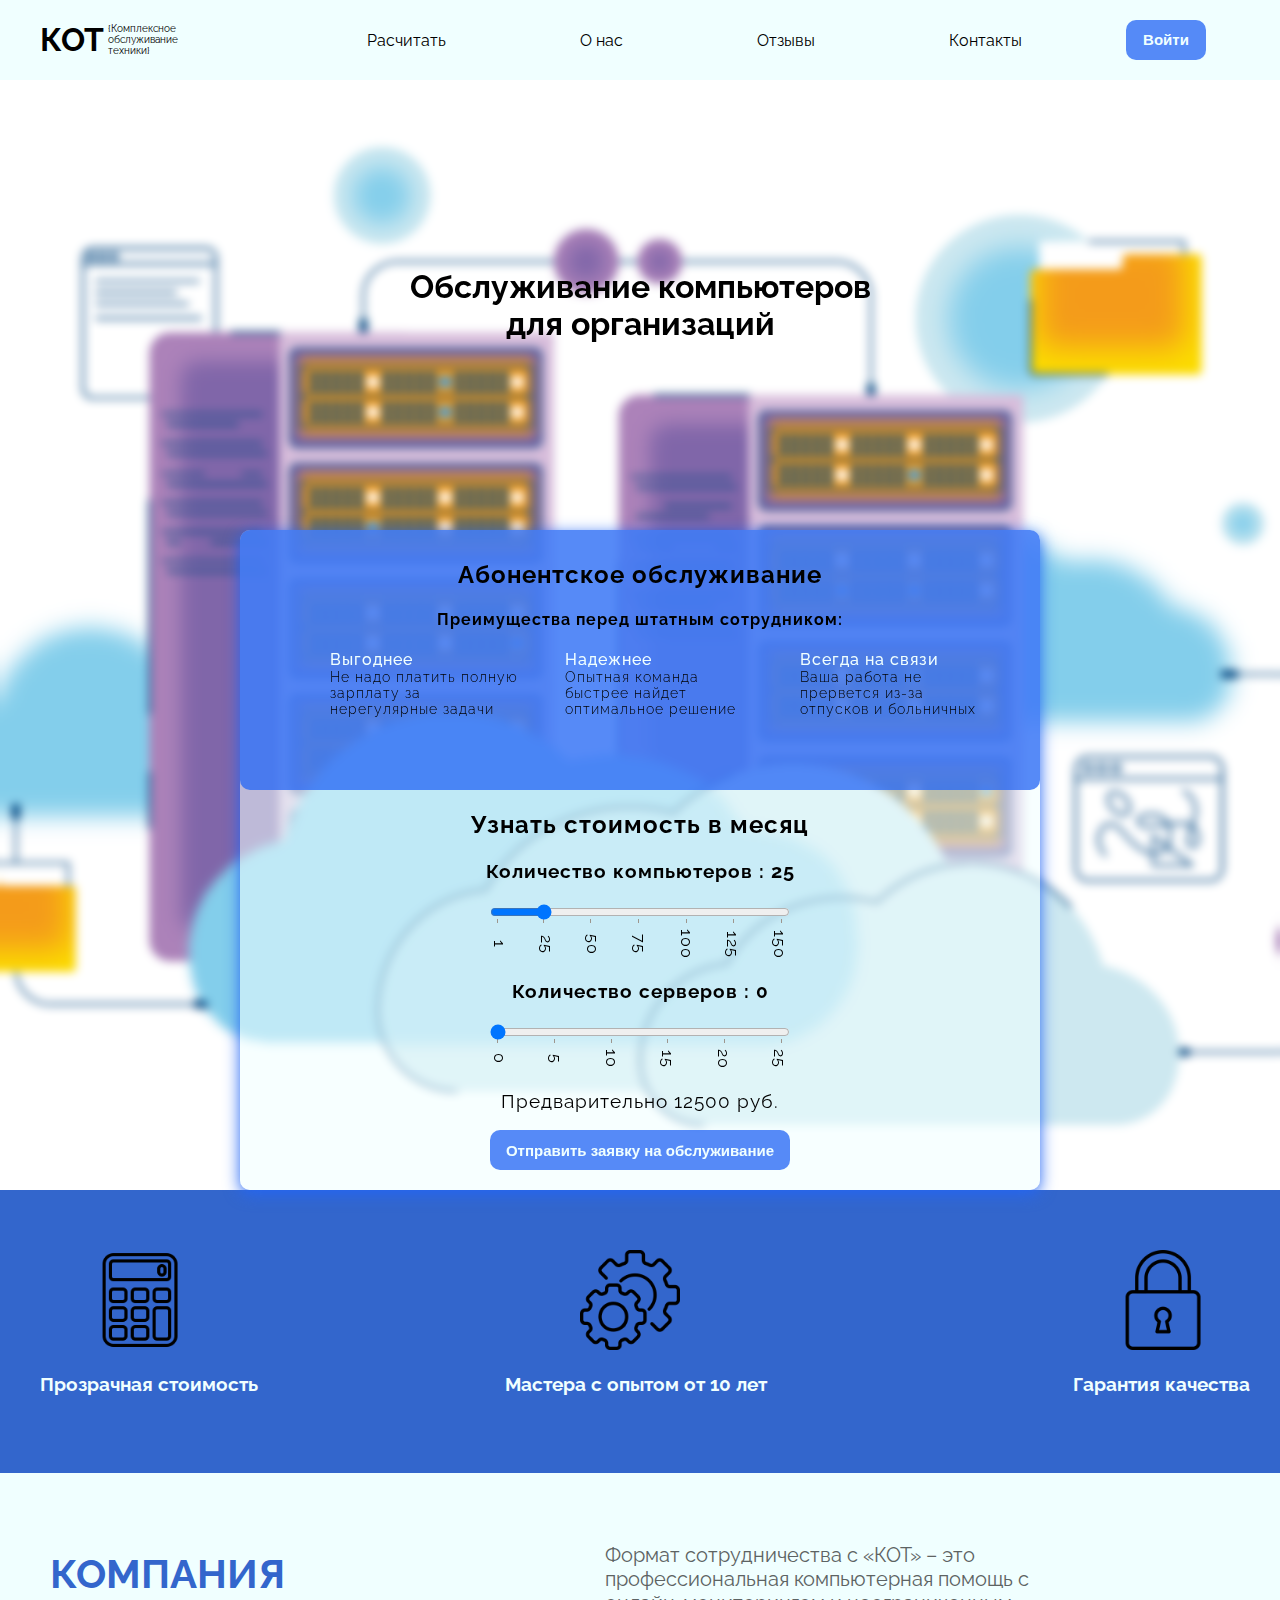
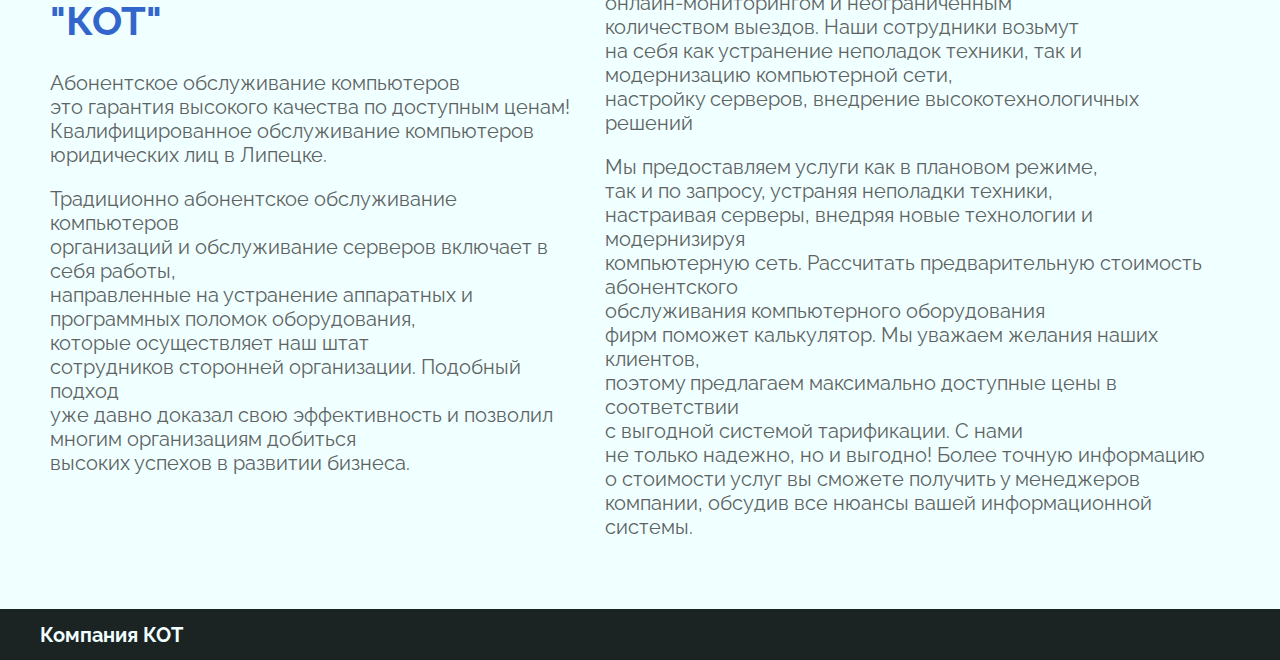
==== index.html @ a72d56fb "first commit" ====
<!DOCTYPE html>
<html lang="en">

<head>
    <meta charset="UTF-8">
    <meta http-equiv="X-UA-Compatible" content="IE=edge">
    <meta name="viewport" content="width=device-width, initial-scale=1.0">
    <title>KOT</title>
    <link rel="preconnect" href="https://fonts.googleapis.com">
<link rel="preconnect" href="https://fonts.gstatic.com" crossorigin>
<link href="https://fonts.googleapis.com/css2?family=Raleway:wght@800&display=swap" rel="stylesheet">

    <link rel="stylesheet" href="/style.css">
    <link rel="stylesheet" href="/adaptive.css">
    <script src="https://api-maps.yandex.ru/2.1/?lang=ru_RU"></script>
</head>

<body>
    <header class="header">
        <div class="header__logo">
            <h1>КОТ</h1>
        </div>
        <div class="header__logor">
            <p>{Комплексное<br>обслуживание<br>техники}</p>
        </div>
        <div  class="header__menu">
            <ul>
                <li><a>Расчитать</a></li>
                <li><a>О нас</a></li>
                <li><a>Отзывы</a></li>
                <li><a>Контакты</a></li>
            </ul>
        </div>
        <button class="btn__login">Войти</button>
        <img class="hamburger" src="/Logos/Hamburger Menu.svg" alt="">
    </header>

    <main>
        <div class="overlay"></div>
        <div class="conteiner">

            <div class="main__text">
                <h1>Обcлуживание компьютеров <br>
                      для организаций</h1>
            </div>
                    <form class="form__calc">
                        <div class="info_form">
                            <h2>Абонентское обслуживание</h2>
                            <h4>Преимущества перед штатным сотрудником:</h4>
                            <ul class="bonus__list">
                                <li class="bonus__item">
                                    Выгоднее
                                    <span>Не надо платить полную зарплату за нерегулярные задачи</span>
                                </li>
                                <li class="bonus__item">
                                    Надежнее
                                    <span>Опытная команда быстрее найдет оптимальное решение</span>
                                </li>
                                <li class="bonus__item">
                                    Всегда на связи
                                    <span>Ваша работа не прервется из-за  отпусков и больничных</span>
                                </li>
                            </ul>
                        </div>
                        <div class="card bg-light mb-3" style="max-width: 50rem;">
                          <div class="card-header" ><h2>Узнать стоимость в месяц</h2></div>
                          <div class="card-body">
                            <h3 class="card-title">Количество компьютеров : <span class="pc__output" id="pc_outcount">25</span> </h3> 
                            <input type="range" id="countpc" class="count pccount" type="number" name="PC" min="1" max="150" value="25" step="1" list="markers_pc">
                    
                            <datalist id="markers_pc">
                                <option value="1">1</option>
                                <option value="25">25</option>
                                <option value="50">50</option>
                                <option value="75">75</option>
                                <option value="100">100</option>
                                <option value="125">125</option>
                                <option value="150">150</option>
                              </datalist>
                              
                              <h3 class="card-title">Количество серверов : <span class="ser__output" id="ser_outcount">0</span> </h3> 
                            <input type="range" id="countser" class="count sercount" type="number" name="SER" min="0" max="25" value="0" step="1" list="markers_ser">
                    
                            <datalist id="markers_ser">
                                <option value="0">0</option>
                                <option value="5">5</option>
                                <option value="10">10</option>
                                <option value="15">15</option>
                                <option value="20">20</option>
                                <option value="25">25</option>
                              </datalist>
                             
                              <div class="out">
                                <p class="par"></p>
                              </div>
                            <div class="cardtext">
                              <p class="card-text">Предварительно  <span class="price" id="price_outcount">12500</span>  руб.</p>
                            </div>
                            
                          </div>
                          <button type="button" data-modal class="btn" >Отправить заявку на обслуживание</button>
                        </div>
                      </form>
        </div>
    </main>

<div class="mainlogo__container">
    <div class="main__logo">
        <div class="card">  
            <img src="/img/calculator (1).png" alt=""> 
            <h3>Прозрачная стоимость</h3>
        </div>
        <div class="card">  
            <img src="/img/settings.png" alt=""> 
            <h3 class="text__master">Мастера с опытом от 10 лет</h3>
            </div>
        <div class="card">   
             <img src="/img/unlock.png" alt="">
             <h3 class="text__garant">Гарантия качества</h3>
            </div>
        
     
    
    </div>
</div>

    
    <div class="discription">
        <div class="discription_main">
            <div class="sicription__info">
                <div class="discription_text">
                    <h1> КОМПАНИЯ <br>
                        "КОТ"</h1>
                    <p>Абонентское обслуживание компьютеров<br> это гарантия высокого качества по доступным ценам! <br> 
                       Квалифицированное обслуживание компьютеров <br>юридических лиц в Липецке.
                    </p>
                    <p>
                        Традиционно абонентское обслуживание компьютеров <br>организаций и обслуживание серверов
                         включает в себя работы, <br>направленные на устранение аппаратных и<br>
                         программных поломок оборудования,<br> которые осуществляет наш штат<br> сотрудников
                         сторонней организации. Подобный подход <br>уже давно доказал свою эффективность и 
                         позволил <br>многим организациям добиться <br>высоких успехов в развитии бизнеса.
            

                    </p>
                </div>
            </div>
            <div class="sicription__info">
                <div class="discription_text">
                    <p>Формат сотрудничества с «КОТ» – это <br> профессиональная компьютерная помощь с <br>онлайн-мониторингом и 
                        неограниченным <br>количеством выездов. Наши сотрудники возьмут <br> на себя как устранение неполадок техники,
                         так и <br> модернизацию компьютерной сети, <br>настройку серверов, внедрение высокотехнологичных решений
                    </p>
                    
                    <p>Мы предоставляем услуги как в плановом режиме, <br>так и по запросу, 
                        устраняя неполадки техники, <br>настраивая серверы, внедряя новые 
                        технологии и модернизируя<br> компьютерную сеть. Рассчитать предварительную
                         стоимость абонентского <br>обслуживания компьютерного оборудования <br>фирм поможет
                          калькулятор. Мы уважаем желания наших клиентов,<br> поэтому предлагаем максимально 
                          доступные цены в соответствии <br>с выгодной системой тарификации. С нами<br> не только надежно, 
                          но и выгодно! Более точную информацию<br> о стоимости услуг вы сможете получить у менеджеров
                          <br> компании, обсудив все нюансы вашей информационной системы.
                    </p>
                </div>
            </div>
        </div>
    </div>
    
    <div class="conect__background">

        <div class="conect">

            <div class="conect__logo">
                <h1>Компания КОТ</h1>
            </div>

            <div class="conect__media">
                <img src="/Logos/Social Icons/Twitter.svg" alt="">
                <img src="/Logos/Social Icons/LinkedIn.svg" alt="">
                <img src="/Logos/Social Icons/Github.svg" alt="">
            </div>


        </div>
    </div>
    <div class="modal hide">
        <div class="modal_dialog">
            <div class="modal_content">
                <form  class="form_modal" id="tg">
                    <div data-close class="modal_close">&times;</div>
                    <div class="modal_title">Мы свяжемся в вами как можно скорее!</div>
                    <input  placeholder="Ваше имя" type="text" name="name" class="modal_name">
                    <input placeholder="Ваш номер телефона" type="text" name="phone" class="modal_phone">
                    <input placeholder="Ваш телеграм" type="text" name="Telegram" class="modal_tg">
                    <button type="submit" class="requst__button">Связаться со мной</button>
                </form>
            </div>
        </div>

    </div>
</body>
<script src="https://cdn.jsdelivr.net/npm/axios/dist/axios.min.js"></script>
<script src="/modalrequest.js"></script>
<script src="/script.js"></script>
</html>
---- style.css ----
body {
    background: azure;
    margin: 0px;
    padding: 0px;
    font-family: 'Raleway', sans-serif;
}

:root {
    --main-width: 1200px;
  }

  img {
    max-width: 100%;
    height: auto;
}
.header {
    max-width: var(--main-width);
    margin: 0 auto;
    display: relative;
    justify-content: space-between;
    align-items: center;
}
.header__menu,.header__logo,.header__logor{
    display: inline-block;
    vertical-align: middle;

}
.header__menu li{
    display: inline-block;
    vertical-align: middle;
    margin-left: 130px;
}
.header__logor p{
    vertical-align: middle;
    font-size: 10px;
    margin-right: 15px;
}
.header__logo h1{
    vertical-align: middle;
}
.hamburger{
 display: none;
}
.btn__login{
    margin-left: 100px;
    height: 40px;
    width: 80px;
    vertical-align: middle;
    font-weight:bold;
    font-size: 15px;
    color: azure;
    background:#2466f4c3;
    border:#2466f4;
    border-radius: 10px;
}
.btn__login:hover{
    color: rgb(64, 86, 86);
    background:#2466f4c3;
    border:#2466f4;
}

i {
    border: solid #3366CC;
    border-width: 0 15px 15px 0;
    display: inline-block;
    padding: 15px;
}


.main__container{
    background: url(/img/backserver.png);
}
.sliderWrapper {
    width: 800px;
    height: 312px;
    margin: 0px auto;
    justify-self: center;
    margin-top: 50px;
    margin-left: 200px;
    overflow: hidden;
}

.sliderInner {
    display: flex;
    transition: 0.5s all;
}
.mainlogo__container{
    background:#3366CC;
}
.text__master{
    position: relative;
    right: 25px;
}
.text__garant{
    position: relative;
    left: 10px;
}













.main__logo img {
    width: 100px;
    margin-left: 50px;
}





.main__logo {
    max-width: var(--main-width);
    margin: 0 auto;
    display: flex;
    justify-content: space-between;
    align-items: center;
    padding: 60px 0px 60px 0px;
}
.main__logo h3{
    color:azure;
}

.main__projtext a {
    text-decoration: none;
    color: azure;
    font-size: 20px;
}

.main__projtext p {
    color: rgb(93, 99, 99);
    font-size: 20px;
}

.main__project {
    display: flex;
    justify-content: space-between;
    align-items: center;
}

.discription {
    background: azure;
}

.sicription__info {
    padding: 50px 10px 50px 10px;
}

.discription_main {
    max-width: var(--main-width);
    margin: 0 auto;
    display: flex;
    justify-content: space-between;
}

.discription_text h1 {
    color:#3366CC;
    font-size: 40px;
}

.discription_text p {
    color: rgb(93, 99, 99);
    font-size: 20px;
}

.intrested__discription {
    background: rgb(9, 9, 9);
    max-width: var(--main-width);
    margin: 0 auto;
    display: flex;
    justify-content: space-between;
    padding: 50px 0px 50px 0px;
}

.intrested__text h1 {
    margin-bottom: 40px;
    font-size: 50px;
    color: azure;
}

.intrested__text p {
    color: rgb(93, 99, 99);
    font-size: 20px;
    margin-bottom: 40px;
}

.conect__background {
    background: rgb(28, 35, 35);
}

.conect {
    max-width: var(--main-width);
    margin: 0 auto;
    display: flex;
    justify-content: space-between;
    align-items: center;
}

.conect__logo h1 {
    font-size: 20px;
    color: azure;
}

.conect__media img {
    padding: 5px
}


main{
    min-height: 100vh;
    background: url(/img/backserver.png);
    background-size:cover;
    background-position: center;
    
}


.conteiner{
    align-items: center;
    justify-content: center;
    text-align: center;
    margin: 0 auto;
    backdrop-filter: blur(5px);
}

.main__text{
    display: flex;
    width: 100vh;
    height: 50vh;
    align-items: center;
    justify-content: center;
    text-align: center;
    margin: 0 auto;
    
}
.info_form{
    width: 800px;
    height: 250px;
    background:#2466f4c3;
    letter-spacing: 1px;
    border-radius: 10px;
    padding-top: 10px;
}

element.style {
}
.bonus__item {
    display: inline-block;
    vertical-align: top;
    position: relative;
    font-size: 16px;
    font-weight: 500;
    width: 25%;
    color: azure;
    text-align: left;
    margin: 0px 20px 0px 20px;
}
.bonus__item > span {
    font-weight: 300;
    color:black;
    font-size: 14px;
    display: block;
}
.form__calc{
    width: 800px;
    height: 660px;
    border-radius: 10px;
    background:rgba(240, 255, 255, 0.548);
    box-shadow: 0 4px 16px #2466f4;
    letter-spacing: 1px;
    align-items: center;
    justify-content: center;
    text-align: center;
    margin: 0 auto;
    
}

.pc__output {
    position: relative;
    display: inline-block;
    font-size: 20px;
}

datalist {
    display: flex;
    flex-direction: column;
    justify-content: space-between;
    writing-mode: vertical-lr;
    width: 300px;
    text-align: center;
    margin: 0 auto;
  }
  

input[type="range"] {
    width: 300px;
    margin: 0;
  }
.card-text{
    font-size: 1.17em;
}

.btn{
    height: 40px;
    width: 300px;
    font-weight:bold;
    font-size: 15px;
    color: azure;
    background:#2466f4c3;
    border:#2466f4;
    border-radius: 10px;

}
.btn:hover{
  
    background:#2466f4;
    box-shadow: 0 4px 16px #2466f4;
}

.modal_dialog{
    display: block;
    width: 100%;
    height: 100%;
    position: fixed;
    left: 0; top: 0; right: 0; bottom: 0;
    justify-content: center;
    align-items: center;
    background: #ebebeb9f;
}
.modal_content{
    width: 500px;
    height: 275px;
    border-radius: 10px;
    background:rgb(240, 255, 255);
    box-shadow: 0 4px 16px #2466f4;
    letter-spacing: 1px;  
    align-items: center;
    justify-content: center;
    text-align: center;
    margin: 0 auto;
}

.modal_name,.modal_phone,.modal_tg{
    display: block;
    width: 300px;
    height: 25px;
    margin: 0 auto;
    margin-top: 15px;
    margin-bottom: 15px;
    border-color: #2466f4;
    border-radius: 10px;
    color: black;
}
.show {
    display: block;
  }
   
.hide {
    display: none;
}
.requst__button{
    height: 40px;
    width: 300px;
    font-weight:bold;
    font-size: 15px;
    color: azure;
    background:#2466f4c3;
    border:#2466f4;
    border-radius: 10px;
}
.modal_close{

    display: flex;
    justify-content: right;
    margin: 10px 10px 15px 10px;
}
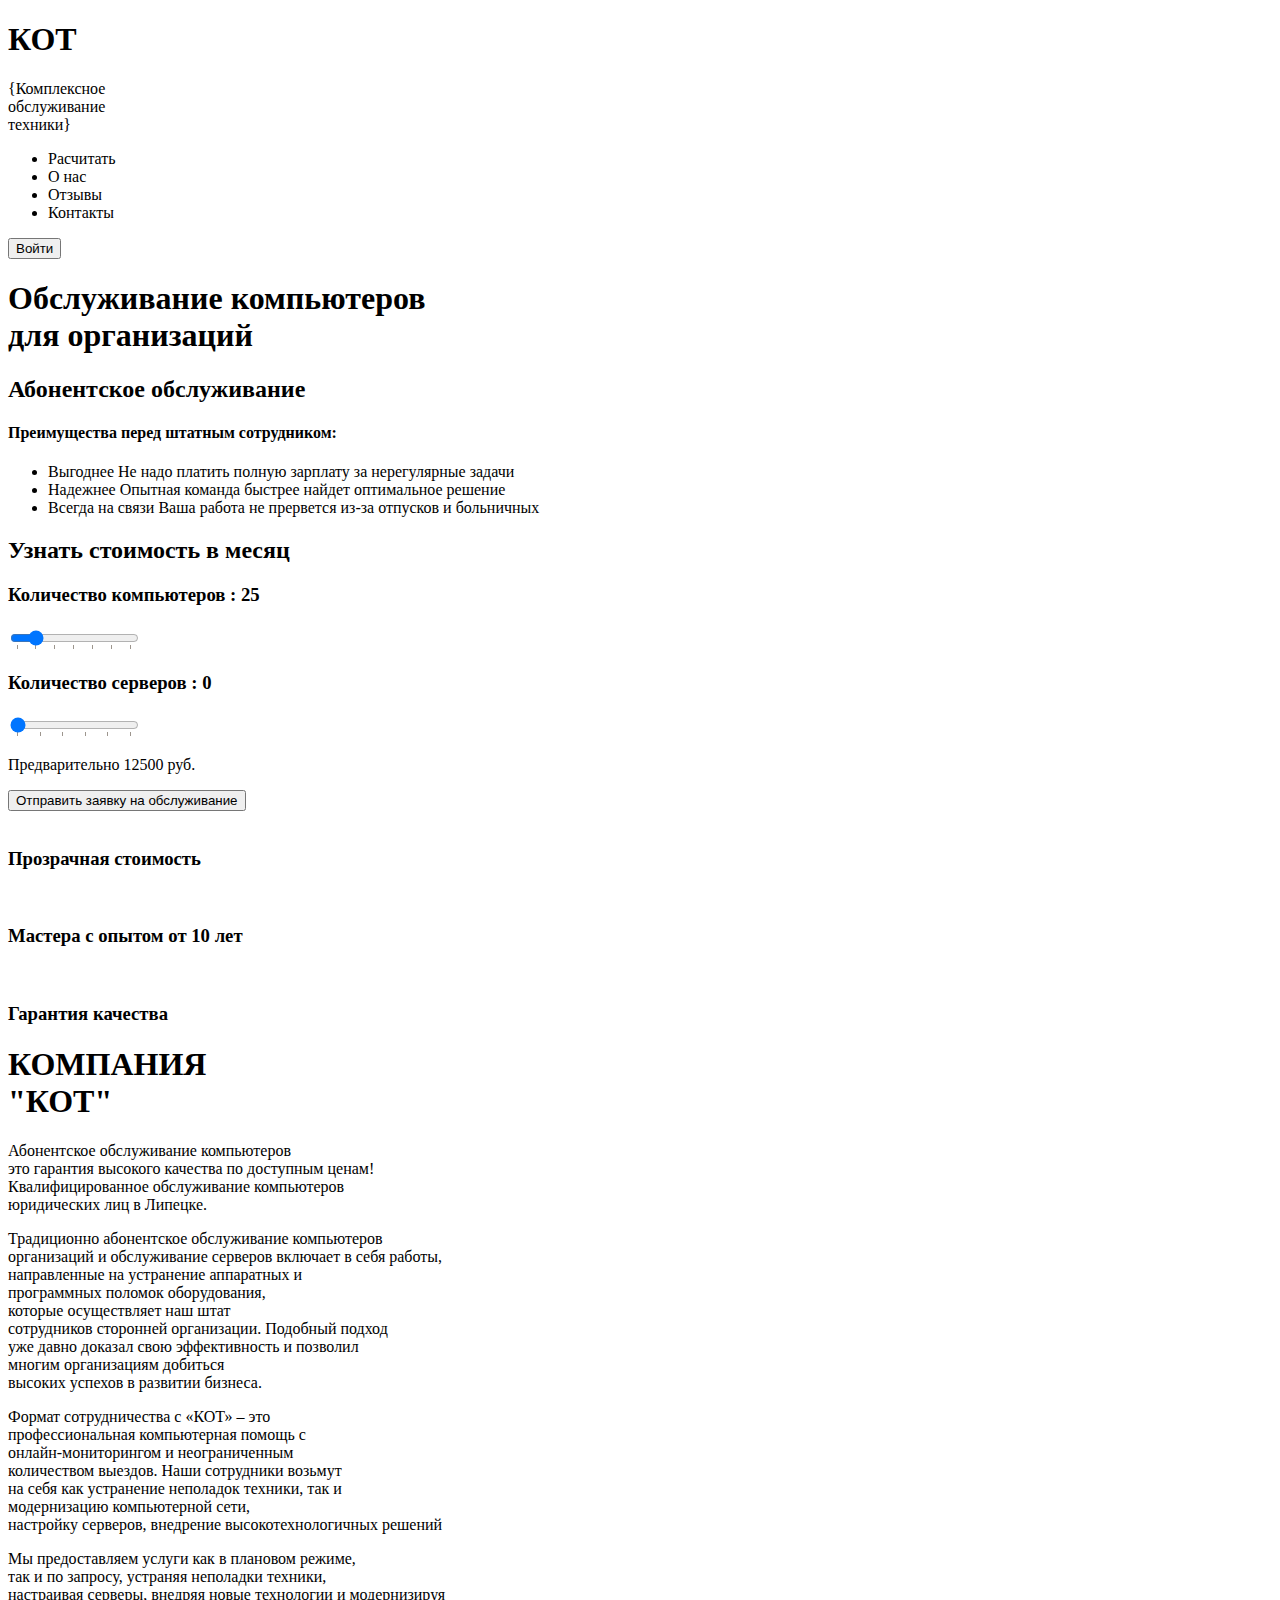
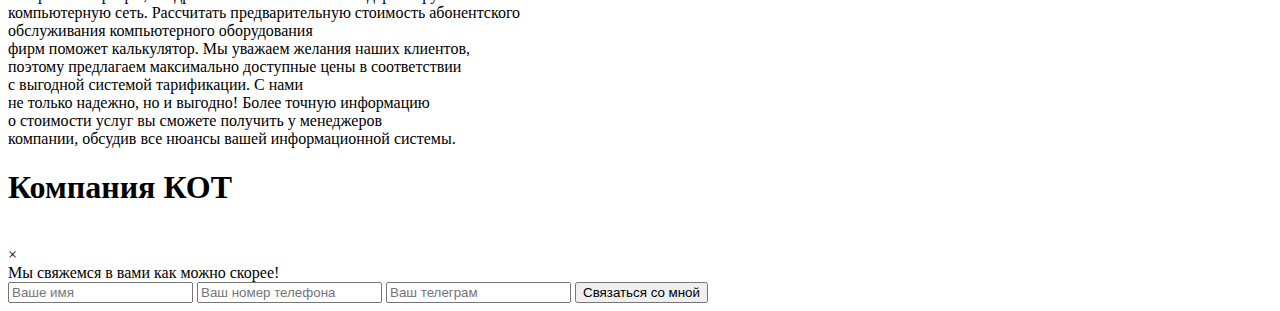
==== commit 56a2bcbc: "Update index.html" ====
--- a/index.html
+++ b/index.html
@@ -10,8 +10,8 @@
 <link rel="preconnect" href="https://fonts.gstatic.com" crossorigin>
 <link href="https://fonts.googleapis.com/css2?family=Raleway:wght@800&display=swap" rel="stylesheet">
 
-    <link rel="stylesheet" href="/style.css">
-    <link rel="stylesheet" href="/adaptive.css">
+    <link rel="stylesheet" href="/kot_landing/style.css">
+    <link rel="stylesheet" href="/kot_landing/adaptive.css">
     <script src="https://api-maps.yandex.ru/2.1/?lang=ru_RU"></script>
 </head>
 
@@ -32,7 +32,7 @@
             </ul>
         </div>
         <button class="btn__login">Войти</button>
-        <img class="hamburger" src="/Logos/Hamburger Menu.svg" alt="">
+        <img class="hamburger" src="/kot_landing/Logos/Hamburger Menu.svg" alt="">
     </header>
 
     <main>
@@ -107,15 +107,15 @@
 <div class="mainlogo__container">
     <div class="main__logo">
         <div class="card">  
-            <img src="/img/calculator (1).png" alt=""> 
+            <img src="/kot_landing/img/calculator (1).png" alt=""> 
             <h3>Прозрачная стоимость</h3>
         </div>
         <div class="card">  
-            <img src="/img/settings.png" alt=""> 
+            <img src="/kot_landing/img/settings.png" alt=""> 
             <h3 class="text__master">Мастера с опытом от 10 лет</h3>
             </div>
         <div class="card">   
-             <img src="/img/unlock.png" alt="">
+             <img src="/kot_landing/img/unlock.png" alt="">
              <h3 class="text__garant">Гарантия качества</h3>
             </div>
         
@@ -200,6 +200,6 @@
     </div>
 </body>
 <script src="https://cdn.jsdelivr.net/npm/axios/dist/axios.min.js"></script>
-<script src="/modalrequest.js"></script>
-<script src="/script.js"></script>
-</html>+<script src="/kot_landing/modalrequest.js"></script>
+<script src="/kot_landing/script.js"></script>
+</html>
